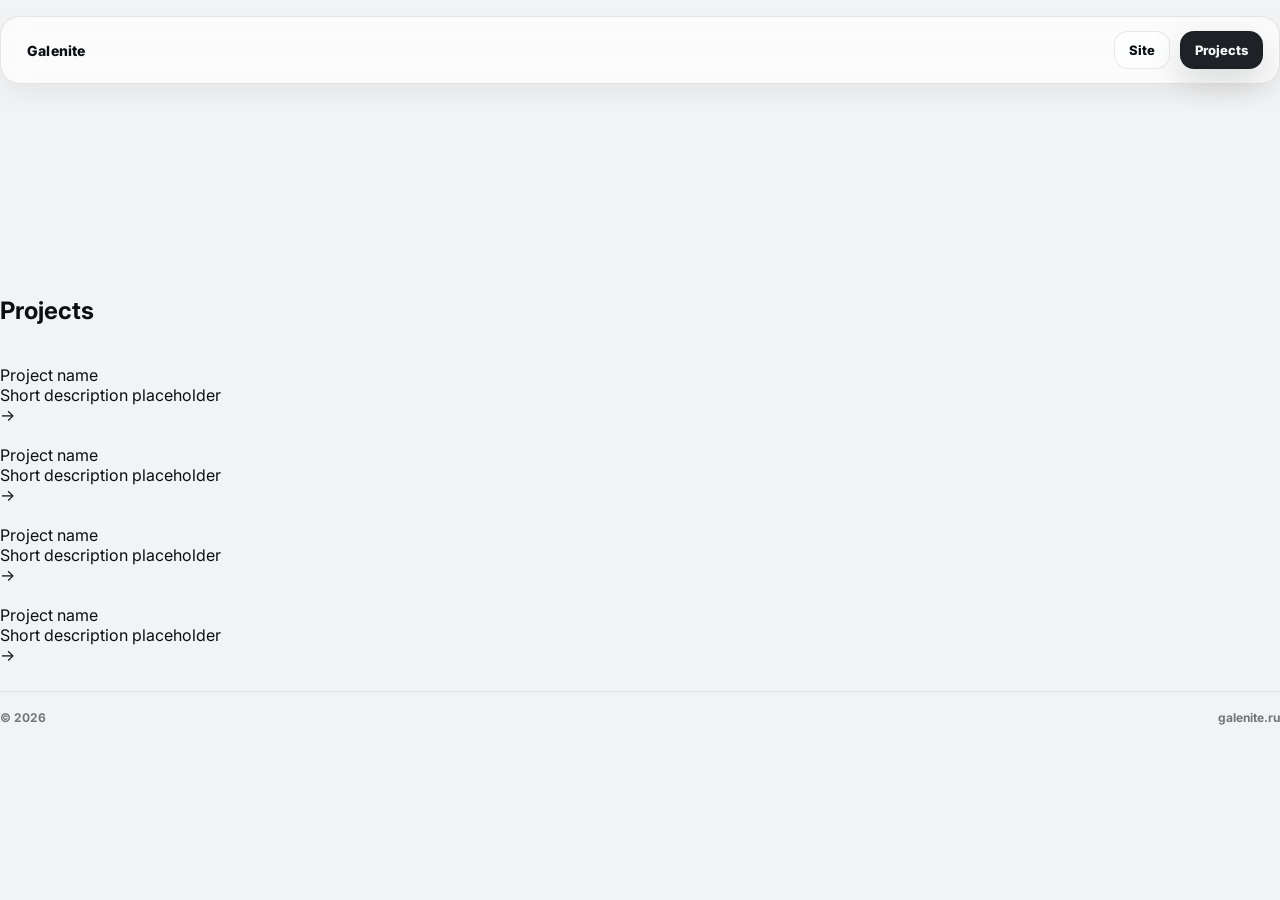
==== index.html @ 46e7f008 "Update index.html" ====
<!doctype html>
<html lang="ru">
<head>
  <meta charset="utf-8" />
  <meta name="viewport" content="width=device-width, initial-scale=1" />
  <title>Galenite</title>

  <link rel="preconnect" href="https://fonts.googleapis.com">
  <link rel="preconnect" href="https://fonts.gstatic.com" crossorigin>
  <link href="https://fonts.googleapis.com/css2?family=Inter:wght@400;500;600;700;800&display=swap" rel="stylesheet">

  <link rel="stylesheet" href="./style.css" />
</head>
<body>

<div class="page">

  <!-- NAV -->
  <nav class="nav">
    <div class="brand">
      <span class="brand-dot"></span>
      <span>Galenite</span>
    </div>

    <div class="nav-actions">
      <a class="btn ghost" href="https://galenite.ru" target="_blank">Site</a>
      <a class="btn primary" href="#projects">Projects</a>
    </div>
  </nav>

  <!-- HERO -->
  <section class="hero">
    <div class="hero-text">
      <h1 class="hero-title">
        Neutral headline<br/>
        without cringe
      </h1>

      <p class="hero-desc">
        Placeholder description.  
        You will replace this text later.
      </p>
    </div>

    <div class="hero-avatar">
      <img
        src="https://i.ibb.co/dwCtWFGD/IMG-6317-removebg-preview.png"
        alt="avatar"
      />
    </div>
  </section>

  <!-- PROJECTS -->
  <section class="projects" id="projects">
    <h2 class="section-title">Projects</h2>

    <div class="projects-list">

      <a class="project-card" href="https://galenite.ru" target="_blank">
        <img class="project-ava" src="https://i.pravatar.cc/80?img=12" alt="">
        <div class="project-text">
          <div class="project-title">Project name</div>
          <div class="project-desc">Short description placeholder</div>
        </div>
        <div class="project-arrow">→</div>
      </a>

      <a class="project-card" href="https://galenite.ru" target="_blank">
        <img class="project-ava" src="https://i.pravatar.cc/80?img=22" alt="">
        <div class="project-text">
          <div class="project-title">Project name</div>
          <div class="project-desc">Short description placeholder</div>
        </div>
        <div class="project-arrow">→</div>
      </a>

      <a class="project-card" href="https://galenite.ru" target="_blank">
        <img class="project-ava" src="https://i.pravatar.cc/80?img=32" alt="">
        <div class="project-text">
          <div class="project-title">Project name</div>
          <div class="project-desc">Short description placeholder</div>
        </div>
        <div class="project-arrow">→</div>
      </a>

      <a class="project-card" href="https://galenite.ru" target="_blank">
        <img class="project-ava" src="https://i.pravatar.cc/80?img=42" alt="">
        <div class="project-text">
          <div class="project-title">Project name</div>
          <div class="project-desc">Short description placeholder</div>
        </div>
        <div class="project-arrow">→</div>
      </a>

    </div>
  </section>

  <!-- FOOTER -->
  <footer class="footer">
    <span>© <span id="year"></span></span>
    <a href="https://galenite.ru" target="_blank">galenite.ru</a>
  </footer>

</div>

<script>
  document.getElementById("year").textContent = new Date().getFullYear();
</script>

</body>
</html>
---- style.css ----
:root{
  --bg:#F2F3F4;

  --text:#0b0f14;
  --muted: rgba(11,15,20,.62);

  --card: rgba(255,255,255,.68);
  --border: rgba(0,0,0,.09);

  --shadow: 0 18px 60px rgba(0,0,0,.08);
  --shadow2: 0 14px 40px rgba(0,0,0,.10);

  --radius: 20px;

  --accent: #0b0f14; /* без кислот */
}

*{ box-sizing:border-box; }
html,body{ height:100%; }
body{
  margin:0;
  font-family: Inter, system-ui, -apple-system, Segoe UI, Roboto, Arial, sans-serif;
  background: var(--bg);
  color: var(--text);
}

a{ color:inherit; text-decoration:none; }

.wrap{
  width:min(1180px, calc(100% - 40px));
  margin: 0 auto;
  padding: 22px 0 48px;
}

/* NAV */
.nav{
  display:flex;
  align-items:center;
  justify-content:space-between;
  gap:16px;
  padding: 14px 16px;
  border-radius: var(--radius);
  border: 1px solid var(--border);
  background: var(--card);
  backdrop-filter: blur(12px);
  box-shadow: 0 10px 30px rgba(0,0,0,.06);
  position: sticky;
  top: 16px;
  z-index: 10;
}

.brand{
  display:flex;
  align-items:center;
  gap:10px;
  font-weight: 800;
  letter-spacing: .2px;
  font-size: 14px;
}

.dot{
  width: 10px;
  height: 10px;
  border-radius: 999px;
  background: var(--accent);
  opacity: .9;
}

.nav-links{
  display:flex;
  align-items:center;
  gap: 14px;
}

.nav-link{
  font-weight: 700;
  font-size: 13px;
  color: rgba(11,15,20,.72);
  padding: 8px 10px;
  border-radius: 12px;
  transition: background .18s ease, transform .18s ease, color .18s ease;
}
.nav-link:hover{
  background: rgba(0,0,0,.04);
  color: rgba(11,15,20,.92);
  transform: translateY(-1px);
}

.nav-actions{
  display:flex;
  align-items:center;
  gap: 10px;
}

/* BUTTONS */
.btn{
  display:inline-flex;
  align-items:center;
  justify-content:center;
  padding: 10px 14px;
  border-radius: 14px;
  font-weight: 800;
  font-size: 13px;
  border: 1px solid var(--border);
  background: rgba(255,255,255,.55);
  transition: transform .18s ease, box-shadow .18s ease, background .18s ease;
  user-select:none;
  white-space: nowrap;
}
.btn.big{ padding: 12px 16px; border-radius: 16px; font-size: 14px; }

.btn.primary{
  background: rgba(11,15,20,.92);
  border-color: rgba(11,15,20,.18);
  color: rgba(255,255,255,.96);
  box-shadow: 0 14px 34px rgba(11,15,20,.15);
}
.btn.primary:hover{
  transform: translateY(-2px);
  box-shadow: 0 18px 40px rgba(11,15,20,.18);
}

.btn.ghost:hover{
  transform: translateY(-2px);
  background: rgba(255,255,255,.75);
}

/* HERO */
.hero{
  margin-top: 16px;
  padding: 28px 22px;
  border-radius: calc(var(--radius) + 6px);
  border: 1px solid var(--border);
  background: rgba(255,255,255,.55);
  backdrop-filter: blur(12px);
  box-shadow: var(--shadow);
  display:grid;
  grid-template-columns: 1.15fr .85fr;
  gap: 22px;

  opacity: 0;
  transform: translateY(10px);
  transition: opacity .35s ease, transform .35s ease;
}
.hero.is-in{ opacity:1; transform: translateY(0); }

.kicker{
  margin:0 0 10px;
  font-weight: 800;
  font-size: 12px;
  color: rgba(11,15,20,.56);
  letter-spacing: .06em;
  text-transform: uppercase;
}

.h1{
  margin:0 0 10px;
  font-size: clamp(28px, 4vw, 46px);
  line-height: 1.06;
  letter-spacing: -0.02em;
}

.p{
  margin:0;
  color: rgba(11,15,20,.68);
  font-weight: 600;
  line-height: 1.55;
  font-size: 14px;
  max-width: 62ch;
}

.muted{ color: var(--muted); }

.hero-cta{
  margin-top: 18px;
  display:flex;
  gap: 12px;
  flex-wrap: wrap;
}

.hero-avatar{
  display:flex;
  align-items:center;
  justify-content:center;
}
.avatar{
  width: min(360px, 100%);
  max-height: 360px;
  object-fit: contain;
  filter: drop-shadow(0 20px 26px rgba(0,0,0,.16));
  transform: translateY(4px);
  transition: transform .25s ease, filter .25s ease;
}
.avatar:hover{
  transform: translateY(0px);
  filter: drop-shadow(0 26px 34px rgba(0,0,0,.18));
}

/* SECTION */
.section{
  margin-top: 28px;
  padding: 0 2px;
}
.section-head{
  display:flex;
  align-items:flex-end;
  justify-content:space-between;
  gap: 14px;
  margin-bottom: 14px;
}
.h2{
  margin:0;
  font-size: 18px;
  letter-spacing: -0.01em;
}

/* PROJECT GRID */
.grid{
  display:grid;
  grid-template-columns: repeat(2, minmax(0, 1fr));
  gap: 12px;
}

.card{
  display:flex;
  align-items:center;
  gap: 12px;
  padding: 14px 14px;
  border-radius: 18px;
  border: 1px solid var(--border);
  background: rgba(255,255,255,.62);
  box-shadow: 0 10px 28px rgba(0,0,0,.06);
  transition: transform .18s ease, box-shadow .18s ease, background .18s ease;
  position: relative;

  opacity: 0;
  transform: translateY(10px);
  transition: opacity .35s ease, transform .35s ease, box-shadow .18s ease, background .18s ease;
}
.card.is-in{ opacity:1; transform: translateY(0); }

.card:hover{
  transform: translateY(-2px);
  background: rgba(255,255,255,.78);
  box-shadow: var(--shadow2);
}

.card-ava{
  width: 44px;
  height: 44px;
  border-radius: 14px;
  object-fit: cover;
  border: 1px solid rgba(0,0,0,.08);
  background: rgba(0,0,0,.03);
}

.card-body{
  min-width: 0;
  flex: 1;
}
.card-title{
  font-weight: 900;
  font-size: 14px;
  letter-spacing: -0.01em;
  white-space: nowrap;
  overflow: hidden;
  text-overflow: ellipsis;
}
.card-sub{
  margin-top: 4px;
  font-weight: 700;
  font-size: 12px;
  color: rgba(11,15,20,.6);
  white-space: nowrap;
  overflow: hidden;
  text-overflow: ellipsis;
}

.card-arrow{
  font-weight: 900;
  opacity: .55;
  transform: translateX(0);
  transition: transform .18s ease, opacity .18s ease;
}
.card:hover .card-arrow{
  opacity: .9;
  transform: translateX(2px);
}

/* CONTACT */
.contact-box{
  border: 1px solid var(--border);
  background: rgba(255,255,255,.55);
  border-radius: 18px;
  padding: 16px 14px;
  box-shadow: 0 10px 28px rgba(0,0,0,.06);
}
.contact-line{
  font-weight: 700;
  color: rgba(11,15,20,.62);
  padding: 6px 0;
  border-bottom: 1px dashed rgba(0,0,0,.10);
}
.contact-line:last-child{ border-bottom: 0; }

/* FOOTER */
.footer{
  margin-top: 26px;
  padding-top: 18px;
  border-top: 1px solid rgba(0,0,0,.08);
  display:flex;
  align-items:center;
  justify-content:space-between;
  color: rgba(11,15,20,.55);
  font-weight: 700;
  font-size: 12px;
}
.footer-link{
  padding: 8px 10px;
  border-radius: 12px;
  transition: background .18s ease, transform .18s ease;
}
.footer-link:hover{
  background: rgba(0,0,0,.04);
  transform: translateY(-1px);
}

/* RESPONSIVE */
@media (max-width: 920px){
  .nav-links{ display:none; }
  .hero{ grid-template-columns: 1fr; }
  .avatar{ max-height: 320px; }
  .grid{ grid-template-columns: 1fr; }
}
@media (max-width: 520px){
  .wrap{ width: calc(100% - 24px); }
  .nav-actions .btn.ghost{ display:none; }
}
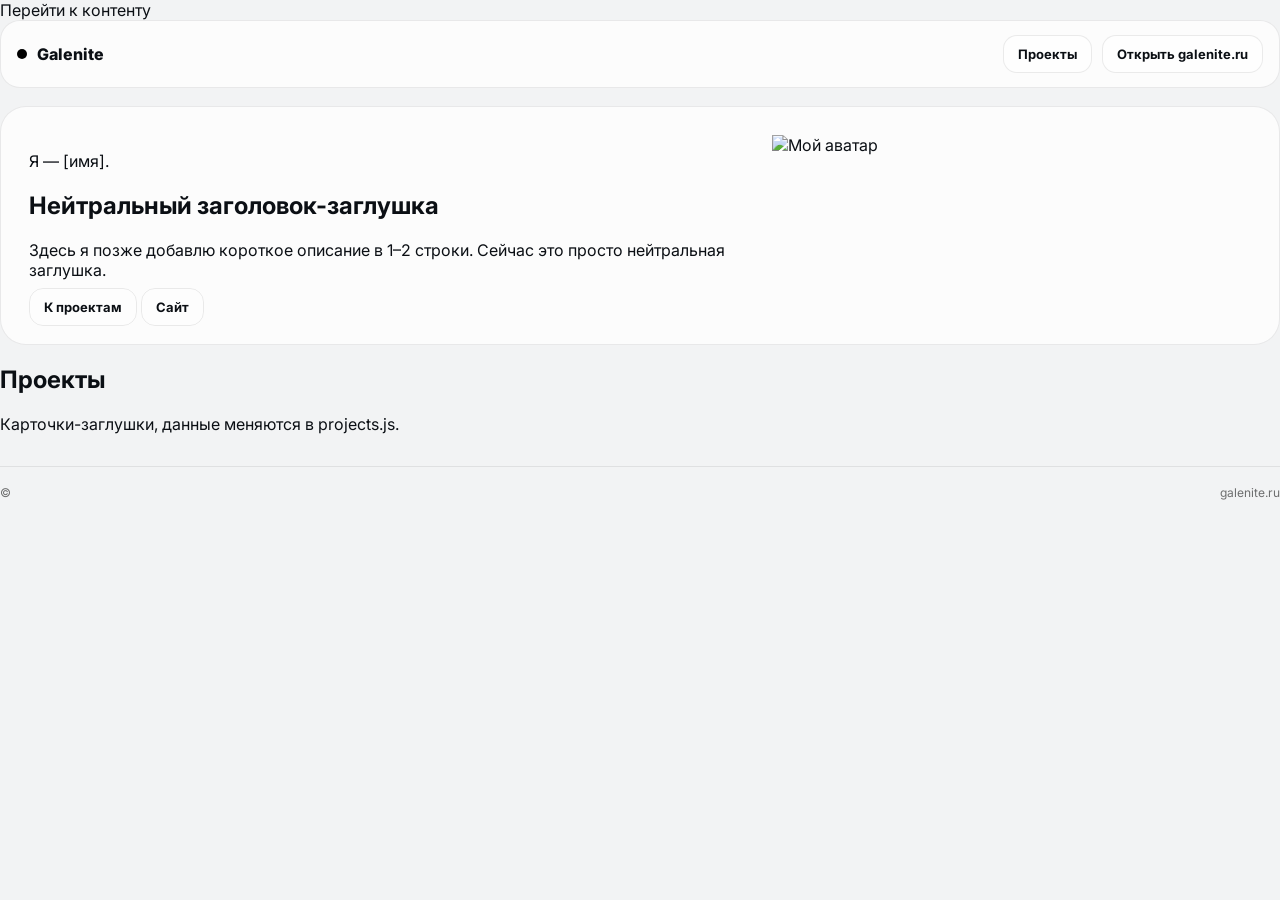
==== commit b09d32f4: "Update index.html for landing page redesign" ====
--- a/index.html
+++ b/index.html
@@ -3,109 +3,79 @@
 <head>
   <meta charset="utf-8" />
   <meta name="viewport" content="width=device-width, initial-scale=1" />
-  <title>Galenite</title>
+  <meta name="color-scheme" content="light" />
+  <title>Лендинг — заглушка</title>
+  <meta name="description" content="Минималистичный лендинг: шапка + проекты." />
 
-  <link rel="preconnect" href="https://fonts.googleapis.com">
-  <link rel="preconnect" href="https://fonts.gstatic.com" crossorigin>
-  <link href="https://fonts.googleapis.com/css2?family=Inter:wght@400;500;600;700;800&display=swap" rel="stylesheet">
+  <link rel="preconnect" href="https://fonts.googleapis.com" />
+  <link rel="preconnect" href="https://fonts.gstatic.com" crossorigin />
+  <link href="https://fonts.googleapis.com/css2?family=Inter:wght@400;500;600;700;800&display=swap" rel="stylesheet" />
 
   <link rel="stylesheet" href="./style.css" />
 </head>
+
 <body>
+  <a class="skip-link" href="#main">Перейти к контенту</a>
 
-<div class="page">
+  <div class="container">
+    <header class="header">
+      <nav class="nav" aria-label="Основная навигация">
+        <a class="brand" href="#top" aria-label="На верх страницы">
+          <span class="brand-dot" aria-hidden="true"></span>
+          <span class="brand-text">Galenite</span>
+        </a>
 
-  <!-- NAV -->
-  <nav class="nav">
-    <div class="brand">
-      <span class="brand-dot"></span>
-      <span>Galenite</span>
-    </div>
+        <div class="nav-actions" aria-label="Действия">
+          <a class="btn btn-ghost" href="#projects">Проекты</a>
+          <a class="btn btn-primary" href="https://galenite.ru" target="_blank" rel="noopener noreferrer">
+            Открыть galenite.ru
+          </a>
+        </div>
+      </nav>
 
-    <div class="nav-actions">
-      <a class="btn ghost" href="https://galenite.ru" target="_blank">Site</a>
-      <a class="btn primary" href="#projects">Projects</a>
-    </div>
-  </nav>
+      <section class="hero reveal" id="top" aria-label="Шапка">
+        <div class="hero-text">
+          <p class="kicker">Я — [имя].</p>
+          <h1 class="h1">Нейтральный заголовок-заглушка</h1>
+          <p class="p">
+            Здесь я позже добавлю короткое описание в 1–2 строки.
+            Сейчас это просто нейтральная заглушка.
+          </p>
 
-  <!-- HERO -->
-  <section class="hero">
-    <div class="hero-text">
-      <h1 class="hero-title">
-        Neutral headline<br/>
-        without cringe
-      </h1>
+          <div class="hero-cta" aria-label="Быстрые ссылки">
+            <a class="btn btn-primary" href="#projects">К проектам</a>
+            <a class="btn btn-ghost" href="https://galenite.ru" target="_blank" rel="noopener noreferrer">Сайт</a>
+          </div>
+        </div>
 
-      <p class="hero-desc">
-        Placeholder description.  
-        You will replace this text later.
-      </p>
-    </div>
+        <div class="hero-media" aria-label="Аватар">
+          <img
+            class="hero-avatar"
+            src="https://i.ibb.co/dwCtWFGD/IMG-6317-removebg-preview.png"
+            alt="Мой аватар"
+            loading="eager"
+          />
+        </div>
+      </section>
+    </header>
 
-    <div class="hero-avatar">
-      <img
-        src="https://i.ibb.co/dwCtWFGD/IMG-6317-removebg-preview.png"
-        alt="avatar"
-      />
-    </div>
-  </section>
+    <main id="main">
+      <section class="section" id="projects" aria-labelledby="projects-title">
+        <div class="section-head">
+          <h2 class="h2" id="projects-title">Проекты</h2>
+          <p class="p p-muted">Карточки-заглушки, данные меняются в projects.js.</p>
+        </div>
 
-  <!-- PROJECTS -->
-  <section class="projects" id="projects">
-    <h2 class="section-title">Projects</h2>
+        <div class="projects-grid" id="projectsGrid" aria-label="Список проектов"></div>
+      </section>
+    </main>
 
-    <div class="projects-list">
+    <footer class="footer" aria-label="Футер">
+      <span>© <span id="year" aria-label="Текущий год"></span></span>
+      <a class="footer-link" href="https://galenite.ru" target="_blank" rel="noopener noreferrer">galenite.ru</a>
+    </footer>
+  </div>
 
-      <a class="project-card" href="https://galenite.ru" target="_blank">
-        <img class="project-ava" src="https://i.pravatar.cc/80?img=12" alt="">
-        <div class="project-text">
-          <div class="project-title">Project name</div>
-          <div class="project-desc">Short description placeholder</div>
-        </div>
-        <div class="project-arrow">→</div>
-      </a>
-
-      <a class="project-card" href="https://galenite.ru" target="_blank">
-        <img class="project-ava" src="https://i.pravatar.cc/80?img=22" alt="">
-        <div class="project-text">
-          <div class="project-title">Project name</div>
-          <div class="project-desc">Short description placeholder</div>
-        </div>
-        <div class="project-arrow">→</div>
-      </a>
-
-      <a class="project-card" href="https://galenite.ru" target="_blank">
-        <img class="project-ava" src="https://i.pravatar.cc/80?img=32" alt="">
-        <div class="project-text">
-          <div class="project-title">Project name</div>
-          <div class="project-desc">Short description placeholder</div>
-        </div>
-        <div class="project-arrow">→</div>
-      </a>
-
-      <a class="project-card" href="https://galenite.ru" target="_blank">
-        <img class="project-ava" src="https://i.pravatar.cc/80?img=42" alt="">
-        <div class="project-text">
-          <div class="project-title">Project name</div>
-          <div class="project-desc">Short description placeholder</div>
-        </div>
-        <div class="project-arrow">→</div>
-      </a>
-
-    </div>
-  </section>
-
-  <!-- FOOTER -->
-  <footer class="footer">
-    <span>© <span id="year"></span></span>
-    <a href="https://galenite.ru" target="_blank">galenite.ru</a>
-  </footer>
-
-</div>
-
-<script>
-  document.getElementById("year").textContent = new Date().getFullYear();
-</script>
-
+  <script type="module" src="./projects.js"></script>
 </body>
-</html>+</html>
--- a/style.css
+++ b/style.css
@@ -1,35 +1,31 @@
 :root{
   --bg:#F2F3F4;
-
   --text:#0b0f14;
-  --muted: rgba(11,15,20,.62);
-
-  --card: rgba(255,255,255,.68);
-  --border: rgba(0,0,0,.09);
-
-  --shadow: 0 18px 60px rgba(0,0,0,.08);
-  --shadow2: 0 14px 40px rgba(0,0,0,.10);
-
-  --radius: 20px;
-
-  --accent: #0b0f14; /* без кислот */
+  --muted:rgba(0,0,0,.55);
+
+  --card:rgba(255,255,255,.75);
+  --border:rgba(0,0,0,.08);
+
+  --shadow:0 14px 40px rgba(0,0,0,.08);
+  --shadow-hover:0 22px 60px rgba(0,0,0,.12);
+
+  --radius:20px;
 }
 
 *{ box-sizing:border-box; }
-html,body{ height:100%; }
+html,body{ margin:0; }
 body{
-  margin:0;
-  font-family: Inter, system-ui, -apple-system, Segoe UI, Roboto, Arial, sans-serif;
-  background: var(--bg);
-  color: var(--text);
+  font-family:Inter, system-ui, sans-serif;
+  background:var(--bg);
+  color:var(--text);
 }
 
 a{ color:inherit; text-decoration:none; }
 
-.wrap{
-  width:min(1180px, calc(100% - 40px));
-  margin: 0 auto;
-  padding: 22px 0 48px;
+.page{
+  width:min(1100px, calc(100% - 32px));
+  margin:0 auto;
+  padding:20px 0 40px;
 }
 
 /* NAV */
@@ -37,145 +33,80 @@
   display:flex;
   align-items:center;
   justify-content:space-between;
-  gap:16px;
-  padding: 14px 16px;
-  border-radius: var(--radius);
-  border: 1px solid var(--border);
-  background: var(--card);
-  backdrop-filter: blur(12px);
-  box-shadow: 0 10px 30px rgba(0,0,0,.06);
-  position: sticky;
-  top: 16px;
-  z-index: 10;
+  padding:14px 16px;
+  border-radius:var(--radius);
+  background:var(--card);
+  border:1px solid var(--border);
 }
 
 .brand{
   display:flex;
   align-items:center;
   gap:10px;
-  font-weight: 800;
-  letter-spacing: .2px;
-  font-size: 14px;
-}
-
-.dot{
-  width: 10px;
-  height: 10px;
-  border-radius: 999px;
-  background: var(--accent);
-  opacity: .9;
-}
-
-.nav-links{
-  display:flex;
-  align-items:center;
-  gap: 14px;
-}
-
-.nav-link{
-  font-weight: 700;
-  font-size: 13px;
-  color: rgba(11,15,20,.72);
-  padding: 8px 10px;
-  border-radius: 12px;
-  transition: background .18s ease, transform .18s ease, color .18s ease;
-}
-.nav-link:hover{
-  background: rgba(0,0,0,.04);
-  color: rgba(11,15,20,.92);
-  transform: translateY(-1px);
+  font-weight:800;
+}
+
+.brand-dot{
+  width:10px;
+  height:10px;
+  border-radius:50%;
+  background:#000;
 }
 
 .nav-actions{
   display:flex;
-  align-items:center;
-  gap: 10px;
+  gap:10px;
 }
 
 /* BUTTONS */
 .btn{
-  display:inline-flex;
-  align-items:center;
-  justify-content:center;
-  padding: 10px 14px;
-  border-radius: 14px;
-  font-weight: 800;
-  font-size: 13px;
-  border: 1px solid var(--border);
-  background: rgba(255,255,255,.55);
-  transition: transform .18s ease, box-shadow .18s ease, background .18s ease;
-  user-select:none;
-  white-space: nowrap;
-}
-.btn.big{ padding: 12px 16px; border-radius: 16px; font-size: 14px; }
+  padding:10px 14px;
+  border-radius:14px;
+  font-weight:700;
+  font-size:13px;
+  border:1px solid var(--border);
+  background:rgba(255,255,255,.6);
+  transition:.2s;
+}
+
+.btn:hover{
+  transform:translateY(-1px);
+}
 
 .btn.primary{
-  background: rgba(11,15,20,.92);
-  border-color: rgba(11,15,20,.18);
-  color: rgba(255,255,255,.96);
-  box-shadow: 0 14px 34px rgba(11,15,20,.15);
-}
+  background:#0b0f14;
+  color:#fff;
+  border-color:#0b0f14;
+}
+
 .btn.primary:hover{
-  transform: translateY(-2px);
-  box-shadow: 0 18px 40px rgba(11,15,20,.18);
-}
-
-.btn.ghost:hover{
-  transform: translateY(-2px);
-  background: rgba(255,255,255,.75);
+  box-shadow:var(--shadow);
 }
 
 /* HERO */
 .hero{
-  margin-top: 16px;
-  padding: 28px 22px;
-  border-radius: calc(var(--radius) + 6px);
-  border: 1px solid var(--border);
-  background: rgba(255,255,255,.55);
-  backdrop-filter: blur(12px);
-  box-shadow: var(--shadow);
+  margin-top:18px;
+  padding:28px;
+  border-radius:calc(var(--radius) + 6px);
+  background:var(--card);
+  border:1px solid var(--border);
   display:grid;
-  grid-template-columns: 1.15fr .85fr;
-  gap: 22px;
-
-  opacity: 0;
-  transform: translateY(10px);
-  transition: opacity .35s ease, transform .35s ease;
-}
-.hero.is-in{ opacity:1; transform: translateY(0); }
-
-.kicker{
+  grid-template-columns:1.2fr .8fr;
+  gap:24px;
+}
+
+.hero-title{
   margin:0 0 10px;
-  font-weight: 800;
-  font-size: 12px;
-  color: rgba(11,15,20,.56);
-  letter-spacing: .06em;
-  text-transform: uppercase;
-}
-
-.h1{
-  margin:0 0 10px;
-  font-size: clamp(28px, 4vw, 46px);
-  line-height: 1.06;
-  letter-spacing: -0.02em;
-}
-
-.p{
+  font-size:clamp(28px,4vw,44px);
+  letter-spacing:-.02em;
+}
+
+.hero-desc{
   margin:0;
-  color: rgba(11,15,20,.68);
-  font-weight: 600;
-  line-height: 1.55;
-  font-size: 14px;
-  max-width: 62ch;
-}
-
-.muted{ color: var(--muted); }
-
-.hero-cta{
-  margin-top: 18px;
-  display:flex;
-  gap: 12px;
-  flex-wrap: wrap;
+  font-size:14px;
+  font-weight:600;
+  color:var(--muted);
+  max-width:60ch;
 }
 
 .hero-avatar{
@@ -183,156 +114,105 @@
   align-items:center;
   justify-content:center;
 }
-.avatar{
-  width: min(360px, 100%);
-  max-height: 360px;
-  object-fit: contain;
-  filter: drop-shadow(0 20px 26px rgba(0,0,0,.16));
-  transform: translateY(4px);
-  transition: transform .25s ease, filter .25s ease;
-}
-.avatar:hover{
-  transform: translateY(0px);
-  filter: drop-shadow(0 26px 34px rgba(0,0,0,.18));
-}
-
-/* SECTION */
-.section{
-  margin-top: 28px;
-  padding: 0 2px;
-}
-.section-head{
-  display:flex;
-  align-items:flex-end;
-  justify-content:space-between;
-  gap: 14px;
-  margin-bottom: 14px;
-}
-.h2{
-  margin:0;
-  font-size: 18px;
-  letter-spacing: -0.01em;
-}
-
-/* PROJECT GRID */
-.grid{
-  display:grid;
-  grid-template-columns: repeat(2, minmax(0, 1fr));
-  gap: 12px;
-}
-
-.card{
-  display:flex;
-  align-items:center;
-  gap: 12px;
-  padding: 14px 14px;
-  border-radius: 18px;
-  border: 1px solid var(--border);
-  background: rgba(255,255,255,.62);
-  box-shadow: 0 10px 28px rgba(0,0,0,.06);
-  transition: transform .18s ease, box-shadow .18s ease, background .18s ease;
-  position: relative;
-
-  opacity: 0;
-  transform: translateY(10px);
-  transition: opacity .35s ease, transform .35s ease, box-shadow .18s ease, background .18s ease;
-}
-.card.is-in{ opacity:1; transform: translateY(0); }
-
-.card:hover{
-  transform: translateY(-2px);
-  background: rgba(255,255,255,.78);
-  box-shadow: var(--shadow2);
-}
-
-.card-ava{
-  width: 44px;
-  height: 44px;
-  border-radius: 14px;
-  object-fit: cover;
-  border: 1px solid rgba(0,0,0,.08);
-  background: rgba(0,0,0,.03);
-}
-
-.card-body{
-  min-width: 0;
-  flex: 1;
-}
-.card-title{
-  font-weight: 900;
-  font-size: 14px;
-  letter-spacing: -0.01em;
-  white-space: nowrap;
-  overflow: hidden;
-  text-overflow: ellipsis;
-}
-.card-sub{
-  margin-top: 4px;
-  font-weight: 700;
-  font-size: 12px;
-  color: rgba(11,15,20,.6);
-  white-space: nowrap;
-  overflow: hidden;
-  text-overflow: ellipsis;
-}
-
-.card-arrow{
-  font-weight: 900;
-  opacity: .55;
-  transform: translateX(0);
-  transition: transform .18s ease, opacity .18s ease;
-}
-.card:hover .card-arrow{
-  opacity: .9;
-  transform: translateX(2px);
-}
-
-/* CONTACT */
-.contact-box{
-  border: 1px solid var(--border);
-  background: rgba(255,255,255,.55);
-  border-radius: 18px;
-  padding: 16px 14px;
-  box-shadow: 0 10px 28px rgba(0,0,0,.06);
-}
-.contact-line{
-  font-weight: 700;
-  color: rgba(11,15,20,.62);
-  padding: 6px 0;
-  border-bottom: 1px dashed rgba(0,0,0,.10);
-}
-.contact-line:last-child{ border-bottom: 0; }
+
+.hero-avatar img{
+  max-width:320px;
+  width:100%;
+  object-fit:contain;
+  filter:drop-shadow(0 18px 26px rgba(0,0,0,.15));
+}
+
+/* PROJECTS */
+.projects{
+  margin-top:32px;
+}
+
+.section-title{
+  margin:0 0 14px;
+  font-size:18px;
+  font-weight:800;
+}
+
+.projects-list{
+  display:flex;
+  flex-direction:column;
+  gap:12px;
+  max-width:720px;
+}
+
+/* PROJECT CARD */
+.project-card{
+  display:flex;
+  align-items:center;
+  gap:14px;
+  padding:16px 18px;
+  border-radius:18px;
+  background:var(--card);
+  border:1px solid var(--border);
+  box-shadow:var(--shadow);
+  transition:.2s;
+}
+
+.project-card:hover{
+  transform:translateY(-2px);
+  box-shadow:var(--shadow-hover);
+}
+
+.project-ava{
+  width:44px;
+  height:44px;
+  border-radius:12px;
+  object-fit:cover;
+}
+
+.project-text{
+  flex:1;
+  min-width:0;
+}
+
+.project-title{
+  font-weight:800;
+  font-size:14px;
+  white-space:nowrap;
+  overflow:hidden;
+  text-overflow:ellipsis;
+}
+
+.project-desc{
+  margin-top:4px;
+  font-size:12px;
+  font-weight:600;
+  color:var(--muted);
+  white-space:nowrap;
+  overflow:hidden;
+  text-overflow:ellipsis;
+}
+
+.project-arrow{
+  font-size:18px;
+  opacity:.4;
+  transition:.2s;
+}
+
+.project-card:hover .project-arrow{
+  transform:translateX(4px);
+  opacity:.9;
+}
 
 /* FOOTER */
 .footer{
-  margin-top: 26px;
-  padding-top: 18px;
-  border-top: 1px solid rgba(0,0,0,.08);
-  display:flex;
-  align-items:center;
+  margin-top:32px;
+  padding-top:18px;
+  border-top:1px solid var(--border);
+  display:flex;
   justify-content:space-between;
-  color: rgba(11,15,20,.55);
-  font-weight: 700;
-  font-size: 12px;
-}
-.footer-link{
-  padding: 8px 10px;
-  border-radius: 12px;
-  transition: background .18s ease, transform .18s ease;
-}
-.footer-link:hover{
-  background: rgba(0,0,0,.04);
-  transform: translateY(-1px);
-}
-
-/* RESPONSIVE */
-@media (max-width: 920px){
-  .nav-links{ display:none; }
-  .hero{ grid-template-columns: 1fr; }
-  .avatar{ max-height: 320px; }
-  .grid{ grid-template-columns: 1fr; }
-}
-@media (max-width: 520px){
-  .wrap{ width: calc(100% - 24px); }
-  .nav-actions .btn.ghost{ display:none; }
+  font-size:12px;
+  color:var(--muted);
+}
+
+/* MOBILE */
+@media(max-width:900px){
+  .hero{
+    grid-template-columns:1fr;
+  }
 }
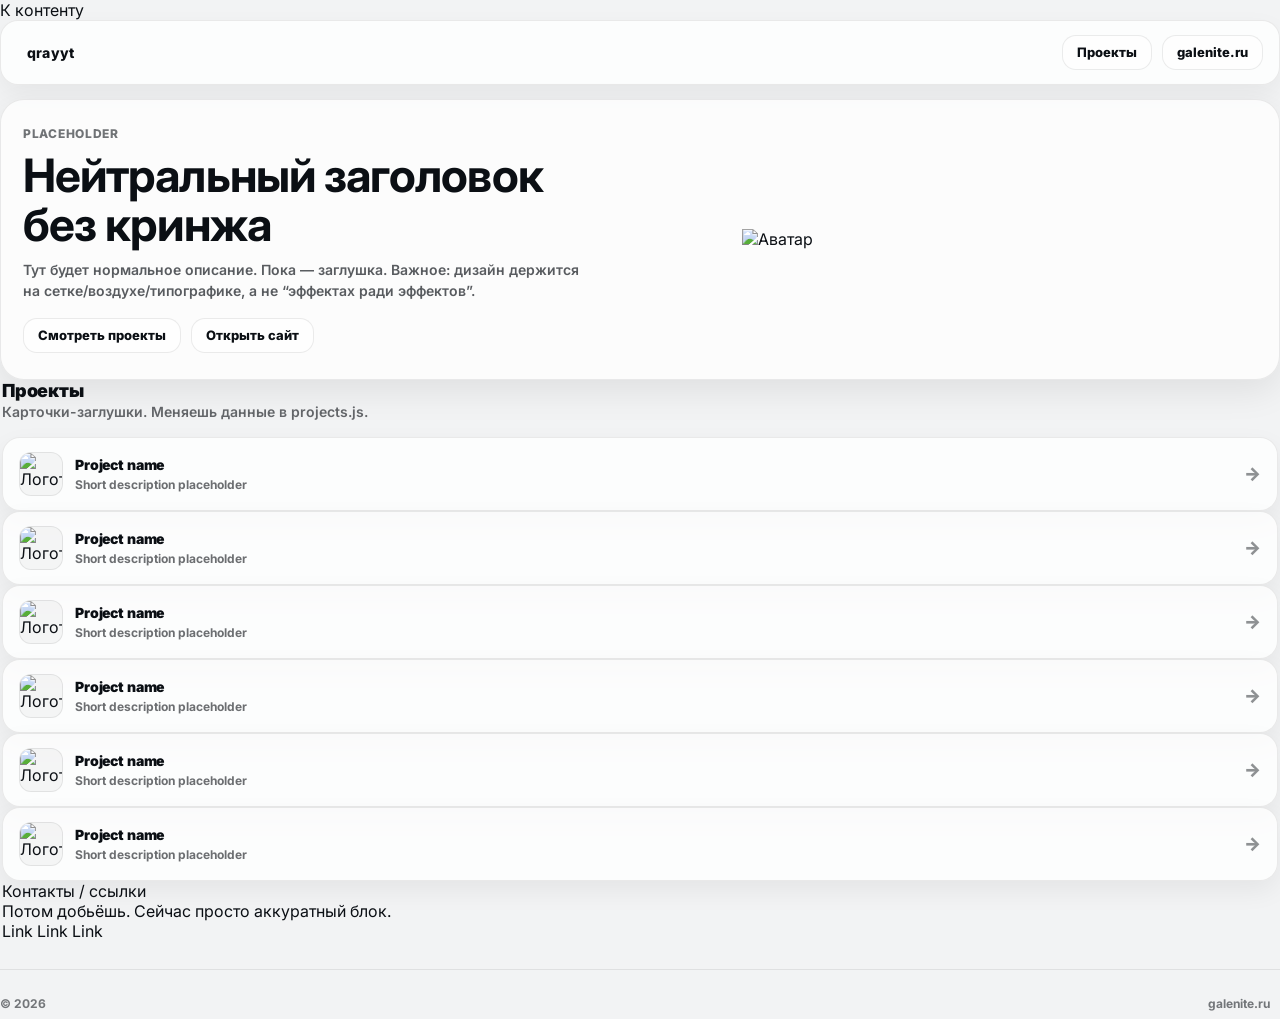
==== commit 74d99f8a: "Update index.html" ====
--- a/index.html
+++ b/index.html
@@ -2,76 +2,101 @@
 <html lang="ru">
 <head>
   <meta charset="utf-8" />
-  <meta name="viewport" content="width=device-width, initial-scale=1" />
+  <meta name="viewport" content="width=device-width, initial-scale=1, viewport-fit=cover" />
   <meta name="color-scheme" content="light" />
-  <title>Лендинг — заглушка</title>
-  <meta name="description" content="Минималистичный лендинг: шапка + проекты." />
+  <title>qrayyt</title>
+  <meta name="description" content="Minimal landing: header + projects." />
 
   <link rel="preconnect" href="https://fonts.googleapis.com" />
   <link rel="preconnect" href="https://fonts.gstatic.com" crossorigin />
-  <link href="https://fonts.googleapis.com/css2?family=Inter:wght@400;500;600;700;800&display=swap" rel="stylesheet" />
+  <link href="https://fonts.googleapis.com/css2?family=Inter:wght@400;500;600;700;800;900&display=swap" rel="stylesheet" />
 
   <link rel="stylesheet" href="./style.css" />
 </head>
 
 <body>
-  <a class="skip-link" href="#main">Перейти к контенту</a>
+  <a class="skip" href="#main">К контенту</a>
 
-  <div class="container">
-    <header class="header">
-      <nav class="nav" aria-label="Основная навигация">
-        <a class="brand" href="#top" aria-label="На верх страницы">
-          <span class="brand-dot" aria-hidden="true"></span>
-          <span class="brand-text">Galenite</span>
+  <div class="bg-noise" aria-hidden="true"></div>
+
+  <div class="wrap">
+    <!-- Top bar -->
+    <header class="top" id="top">
+      <nav class="nav" aria-label="Навигация">
+        <a class="brand" href="#top" aria-label="На верх">
+          <span class="brand-mark" aria-hidden="true"></span>
+          <span class="brand-text">qrayyt</span>
         </a>
 
-        <div class="nav-actions" aria-label="Действия">
+        <div class="nav-actions">
           <a class="btn btn-ghost" href="#projects">Проекты</a>
-          <a class="btn btn-primary" href="https://galenite.ru" target="_blank" rel="noopener noreferrer">
-            Открыть galenite.ru
+          <a class="btn btn-solid" href="https://galenite.ru" target="_blank" rel="noopener noreferrer">
+            galenite.ru
           </a>
         </div>
       </nav>
 
-      <section class="hero reveal" id="top" aria-label="Шапка">
-        <div class="hero-text">
-          <p class="kicker">Я — [имя].</p>
-          <h1 class="h1">Нейтральный заголовок-заглушка</h1>
+      <!-- Hero -->
+      <section class="hero reveal" aria-label="Шапка">
+        <div class="hero-left">
+          <p class="kicker">placeholder</p>
+          <h1 class="h1">Нейтральный заголовок<br />без кринжа</h1>
           <p class="p">
-            Здесь я позже добавлю короткое описание в 1–2 строки.
-            Сейчас это просто нейтральная заглушка.
+            Тут будет нормальное описание. Пока — заглушка.
+            Важное: дизайн держится на сетке/воздухе/типографике, а не “эффектах ради эффектов”.
           </p>
 
-          <div class="hero-cta" aria-label="Быстрые ссылки">
-            <a class="btn btn-primary" href="#projects">К проектам</a>
-            <a class="btn btn-ghost" href="https://galenite.ru" target="_blank" rel="noopener noreferrer">Сайт</a>
+          <div class="hero-cta">
+            <a class="btn btn-solid" href="#projects">Смотреть проекты</a>
+            <a class="btn btn-ghost" href="https://galenite.ru" target="_blank" rel="noopener noreferrer">Открыть сайт</a>
           </div>
         </div>
 
-        <div class="hero-media" aria-label="Аватар">
-          <img
-            class="hero-avatar"
-            src="https://i.ibb.co/dwCtWFGD/IMG-6317-removebg-preview.png"
-            alt="Мой аватар"
-            loading="eager"
-          />
+        <div class="hero-right" aria-label="Аватар">
+          <div class="avatar-card">
+            <img
+              class="avatar"
+              src="https://i.ibb.co/dwCtWFGD/IMG-6317-removebg-preview.png"
+              alt="Аватар"
+              loading="eager"
+            />
+            <div class="avatar-glow" aria-hidden="true"></div>
+          </div>
         </div>
       </section>
     </header>
 
     <main id="main">
+      <!-- Projects -->
       <section class="section" id="projects" aria-labelledby="projects-title">
-        <div class="section-head">
-          <h2 class="h2" id="projects-title">Проекты</h2>
-          <p class="p p-muted">Карточки-заглушки, данные меняются в projects.js.</p>
+        <div class="section-head reveal">
+          <div>
+            <h2 class="h2" id="projects-title">Проекты</h2>
+            <p class="p p-muted">Карточки-заглушки. Меняешь данные в <span class="mono">projects.js</span>.</p>
+          </div>
         </div>
 
-        <div class="projects-grid" id="projectsGrid" aria-label="Список проектов"></div>
+        <div class="grid" id="projectsGrid" aria-label="Список проектов"></div>
+      </section>
+
+      <!-- Optional small block (neutral) -->
+      <section class="section section-mini reveal" aria-label="Нижний блок">
+        <div class="mini">
+          <div class="mini-left">
+            <div class="mini-title">Контакты / ссылки</div>
+            <div class="mini-desc">Потом добьёшь. Сейчас просто аккуратный блок.</div>
+          </div>
+          <div class="mini-right">
+            <a class="chip" href="https://galenite.ru" target="_blank" rel="noopener noreferrer">Link</a>
+            <a class="chip" href="https://galenite.ru" target="_blank" rel="noopener noreferrer">Link</a>
+            <a class="chip" href="https://galenite.ru" target="_blank" rel="noopener noreferrer">Link</a>
+          </div>
+        </div>
       </section>
     </main>
 
-    <footer class="footer" aria-label="Футер">
-      <span>© <span id="year" aria-label="Текущий год"></span></span>
+    <footer class="footer">
+      <span>© <span id="year"></span></span>
       <a class="footer-link" href="https://galenite.ru" target="_blank" rel="noopener noreferrer">galenite.ru</a>
     </footer>
   </div>
--- a/style.css
+++ b/style.css
@@ -1,31 +1,59 @@
 :root{
   --bg:#F2F3F4;
+
   --text:#0b0f14;
-  --muted:rgba(0,0,0,.55);
-
-  --card:rgba(255,255,255,.75);
-  --border:rgba(0,0,0,.08);
-
-  --shadow:0 14px 40px rgba(0,0,0,.08);
-  --shadow-hover:0 22px 60px rgba(0,0,0,.12);
-
-  --radius:20px;
+  --muted: rgba(11,15,20,.62);
+
+  --surface:#FFFFFF;
+  --surface-2: rgba(255,255,255,.78);
+  --border: rgba(0,0,0,.08);
+
+  --shadow: 0 12px 34px rgba(0,0,0,.08);
+  --shadow-hover: 0 18px 52px rgba(0,0,0,.12);
+
+  --radius: 18px;
+  --radius-lg: 24px;
+
+  --focus: rgba(11,15,20,.26);
+
+  --container: 1120px;
 }
 
 *{ box-sizing:border-box; }
-html,body{ margin:0; }
+html{ scroll-behavior:smooth; }
 body{
-  font-family:Inter, system-ui, sans-serif;
-  background:var(--bg);
-  color:var(--text);
-}
-
-a{ color:inherit; text-decoration:none; }
-
-.page{
-  width:min(1100px, calc(100% - 32px));
-  margin:0 auto;
-  padding:20px 0 40px;
+  margin:0;
+  font-family: Inter, system-ui, -apple-system, Segoe UI, Roboto, Arial, sans-serif;
+  background: var(--bg);
+  color: var(--text);
+}
+
+a{ color: inherit; text-decoration: none; }
+img{ max-width:100%; display:block; }
+
+.container{
+  width: min(var(--container), calc(100% - 32px));
+  margin: 0 auto;
+  padding: 20px 0 44px;
+}
+
+/* Skip link */
+.skip-link{
+  position:absolute;
+  left:-999px;
+  top:0;
+  padding:10px 12px;
+  border-radius: 12px;
+  background: var(--surface);
+  border: 1px solid var(--border);
+  box-shadow: var(--shadow);
+}
+.skip-link:focus,
+.skip-link:focus-visible{
+  left: 16px;
+  top: 16px;
+  outline: 2px solid var(--focus);
+  outline-offset: 2px;
 }
 
 /* NAV */
@@ -33,186 +61,295 @@
   display:flex;
   align-items:center;
   justify-content:space-between;
-  padding:14px 16px;
-  border-radius:var(--radius);
-  background:var(--card);
-  border:1px solid var(--border);
+  gap: 14px;
+
+  padding: 14px 16px;
+  border-radius: var(--radius);
+  background: var(--surface-2);
+  border: 1px solid var(--border);
+  box-shadow: 0 10px 26px rgba(0,0,0,.05);
 }
 
 .brand{
   display:flex;
   align-items:center;
-  gap:10px;
-  font-weight:800;
-}
-
+  gap: 10px;
+  font-weight: 800;
+  letter-spacing: .2px;
+}
 .brand-dot{
-  width:10px;
-  height:10px;
-  border-radius:50%;
-  background:#000;
-}
+  width: 10px;
+  height: 10px;
+  border-radius: 999px;
+  background: rgba(11,15,20,.92);
+}
+.brand-text{ font-size: 14px; }
 
 .nav-actions{
   display:flex;
-  gap:10px;
+  align-items:center;
+  gap: 10px;
 }
 
 /* BUTTONS */
 .btn{
-  padding:10px 14px;
-  border-radius:14px;
-  font-weight:700;
-  font-size:13px;
-  border:1px solid var(--border);
-  background:rgba(255,255,255,.6);
-  transition:.2s;
-}
-
-.btn:hover{
-  transform:translateY(-1px);
-}
-
-.btn.primary{
-  background:#0b0f14;
-  color:#fff;
-  border-color:#0b0f14;
-}
-
-.btn.primary:hover{
-  box-shadow:var(--shadow);
-}
+  display:inline-flex;
+  align-items:center;
+  justify-content:center;
+
+  padding: 10px 14px;
+  border-radius: 14px;
+  border: 1px solid var(--border);
+
+  font-weight: 800;
+  font-size: 13px;
+  line-height: 1;
+
+  background: rgba(255,255,255,.66);
+  transition: transform .18s ease, box-shadow .18s ease, background .18s ease;
+  user-select:none;
+  white-space: nowrap;
+}
+
+.btn:hover{ transform: translateY(-1px); }
+.btn:active{ transform: translateY(0); }
+
+.btn-primary{
+  background: rgba(11,15,20,.92);
+  border-color: rgba(11,15,20,.18);
+  color: rgba(255,255,255,.96);
+  box-shadow: 0 12px 28px rgba(11,15,20,.12);
+}
+.btn-primary:hover{
+  box-shadow: 0 16px 38px rgba(11,15,20,.16);
+}
+
+.btn-ghost:hover{ background: rgba(255,255,255,.86); }
 
 /* HERO */
+.header{ margin-bottom: 28px; }
+
 .hero{
-  margin-top:18px;
-  padding:28px;
-  border-radius:calc(var(--radius) + 6px);
-  background:var(--card);
-  border:1px solid var(--border);
+  margin-top: 14px;
+  padding: 26px 22px;
+
+  border-radius: var(--radius-lg);
+  background: rgba(255,255,255,.74);
+  border: 1px solid var(--border);
+  box-shadow: var(--shadow);
+
   display:grid;
-  grid-template-columns:1.2fr .8fr;
-  gap:24px;
-}
-
-.hero-title{
-  margin:0 0 10px;
-  font-size:clamp(28px,4vw,44px);
-  letter-spacing:-.02em;
-}
-
-.hero-desc{
-  margin:0;
-  font-size:14px;
-  font-weight:600;
-  color:var(--muted);
-  max-width:60ch;
+  grid-template-columns: 1.15fr .85fr;
+  gap: 22px;
+  align-items:center;
+}
+
+.kicker{
+  margin: 0 0 10px;
+  font-size: 12px;
+  font-weight: 800;
+  color: rgba(11,15,20,.58);
+  letter-spacing: .06em;
+  text-transform: uppercase;
+}
+
+.h1{
+  margin: 0 0 10px;
+  font-size: clamp(28px, 4vw, 46px);
+  line-height: 1.06;
+  letter-spacing: -0.02em;
+}
+
+.p{
+  margin: 0;
+  font-size: 14px;
+  font-weight: 600;
+  line-height: 1.55;
+  color: rgba(11,15,20,.68);
+  max-width: 64ch;
+}
+
+.p-muted{ color: var(--muted); }
+
+.hero-cta{
+  margin-top: 16px;
+  display:flex;
+  gap: 10px;
+  flex-wrap: wrap;
+}
+
+.hero-media{
+  display:flex;
+  justify-content:center;
+  align-items:center;
 }
 
 .hero-avatar{
-  display:flex;
-  align-items:center;
-  justify-content:center;
-}
-
-.hero-avatar img{
-  max-width:320px;
-  width:100%;
-  object-fit:contain;
-  filter:drop-shadow(0 18px 26px rgba(0,0,0,.15));
-}
-
-/* PROJECTS */
-.projects{
-  margin-top:32px;
-}
-
-.section-title{
-  margin:0 0 14px;
-  font-size:18px;
-  font-weight:800;
-}
-
-.projects-list{
-  display:flex;
-  flex-direction:column;
-  gap:12px;
-  max-width:720px;
+  width: min(340px, 100%);
+  max-height: 340px;
+  object-fit: contain;
+  filter: drop-shadow(0 18px 26px rgba(0,0,0,.14));
+}
+
+/* SECTION */
+.section{ padding: 0 2px; }
+
+.section-head{
+  display:flex;
+  align-items:flex-end;
+  justify-content:space-between;
+  gap: 14px;
+  margin-bottom: 14px;
+}
+
+.h2{
+  margin: 0;
+  font-size: 18px;
+  font-weight: 900;
+  letter-spacing: -0.01em;
+}
+
+/* PROJECTS GRID */
+.projects-grid{
+  display:grid;
+  grid-template-columns: 1fr;
+  gap: 12px;
+  max-width: 860px;         /* фиксируем “дорогую” ширину и ограничиваем до 2 колонок */
+}
+
+@media (min-width: 740px){
+  .projects-grid{
+    grid-template-columns: repeat(2, minmax(0, 1fr));
+  }
 }
 
 /* PROJECT CARD */
 .project-card{
   display:flex;
   align-items:center;
-  gap:14px;
-  padding:16px 18px;
-  border-radius:18px;
-  background:var(--card);
-  border:1px solid var(--border);
-  box-shadow:var(--shadow);
-  transition:.2s;
+  gap: 12px;
+
+  padding: 14px 16px;
+  border-radius: 18px;
+
+  background: rgba(255,255,255,.78);
+  border: 1px solid var(--border);
+  box-shadow: 0 10px 26px rgba(0,0,0,.06);
+
+  transition: transform .18s ease, box-shadow .18s ease, background .18s ease;
 }
 
 .project-card:hover{
-  transform:translateY(-2px);
-  box-shadow:var(--shadow-hover);
+  transform: translateY(-2px);
+  background: rgba(255,255,255,.92);
+  box-shadow: var(--shadow-hover);
 }
 
 .project-ava{
-  width:44px;
-  height:44px;
-  border-radius:12px;
-  object-fit:cover;
+  width: 44px;
+  height: 44px;
+  border-radius: 12px;
+  object-fit: cover;
+  border: 1px solid rgba(0,0,0,.08);
+  background: rgba(0,0,0,.03);
+  flex: 0 0 auto;
 }
 
 .project-text{
-  flex:1;
-  min-width:0;
+  min-width: 0;
+  flex: 1;
 }
 
 .project-title{
-  font-weight:800;
-  font-size:14px;
-  white-space:nowrap;
-  overflow:hidden;
-  text-overflow:ellipsis;
+  font-weight: 900;
+  font-size: 14px;
+  letter-spacing: -0.01em;
+  white-space: nowrap;
+  overflow: hidden;
+  text-overflow: ellipsis;
 }
 
 .project-desc{
-  margin-top:4px;
-  font-size:12px;
-  font-weight:600;
-  color:var(--muted);
-  white-space:nowrap;
-  overflow:hidden;
-  text-overflow:ellipsis;
+  margin-top: 4px;
+  font-weight: 700;
+  font-size: 12px;
+  color: rgba(11,15,20,.60);
+  white-space: nowrap;
+  overflow: hidden;
+  text-overflow: ellipsis;
 }
 
 .project-arrow{
-  font-size:18px;
-  opacity:.4;
-  transition:.2s;
+  font-weight: 900;
+  font-size: 18px;
+  opacity: .45;
+  transform: translateX(0);
+  transition: transform .18s ease, opacity .18s ease;
 }
 
 .project-card:hover .project-arrow{
-  transform:translateX(4px);
-  opacity:.9;
+  opacity: .9;
+  transform: translateX(4px);
 }
 
 /* FOOTER */
 .footer{
-  margin-top:32px;
-  padding-top:18px;
-  border-top:1px solid var(--border);
-  display:flex;
+  margin-top: 28px;
+  padding-top: 18px;
+  border-top: 1px solid rgba(0,0,0,.08);
+
+  display:flex;
+  align-items:center;
   justify-content:space-between;
-  font-size:12px;
-  color:var(--muted);
-}
-
-/* MOBILE */
-@media(max-width:900px){
-  .hero{
-    grid-template-columns:1fr;
-  }
-}+  gap: 12px;
+
+  font-size: 12px;
+  font-weight: 700;
+  color: rgba(11,15,20,.55);
+}
+
+.footer-link{
+  padding: 8px 10px;
+  border-radius: 12px;
+  transition: transform .18s ease, background .18s ease;
+}
+.footer-link:hover{
+  transform: translateY(-1px);
+  background: rgba(0,0,0,.04);
+}
+
+/* REVEAL */
+.reveal{
+  opacity: 0;
+  transform: translateY(10px);
+  transition: opacity .32s ease, transform .32s ease;
+}
+.reveal.is-in{
+  opacity: 1;
+  transform: translateY(0);
+}
+
+/* FOCUS (modern + fallback) */
+:focus-visible{
+  outline: 2px solid var(--focus);
+  outline-offset: 3px;
+  border-radius: 14px;
+}
+html[data-input="keyboard"] :focus{
+  outline: 2px solid var(--focus);
+  outline-offset: 3px;
+  border-radius: 14px;
+}
+
+/* RESPONSIVE HERO */
+@media (max-width: 860px){
+  .hero{ grid-template-columns: 1fr; }
+  .section-head{ align-items:flex-start; flex-direction: column; }
+}
+
+/* REDUCED MOTION */
+@media (prefers-reduced-motion: reduce){
+  html{ scroll-behavior:auto; }
+  *{ transition: none !important; }
+  .reveal{ opacity: 1; transform: none; }
+}
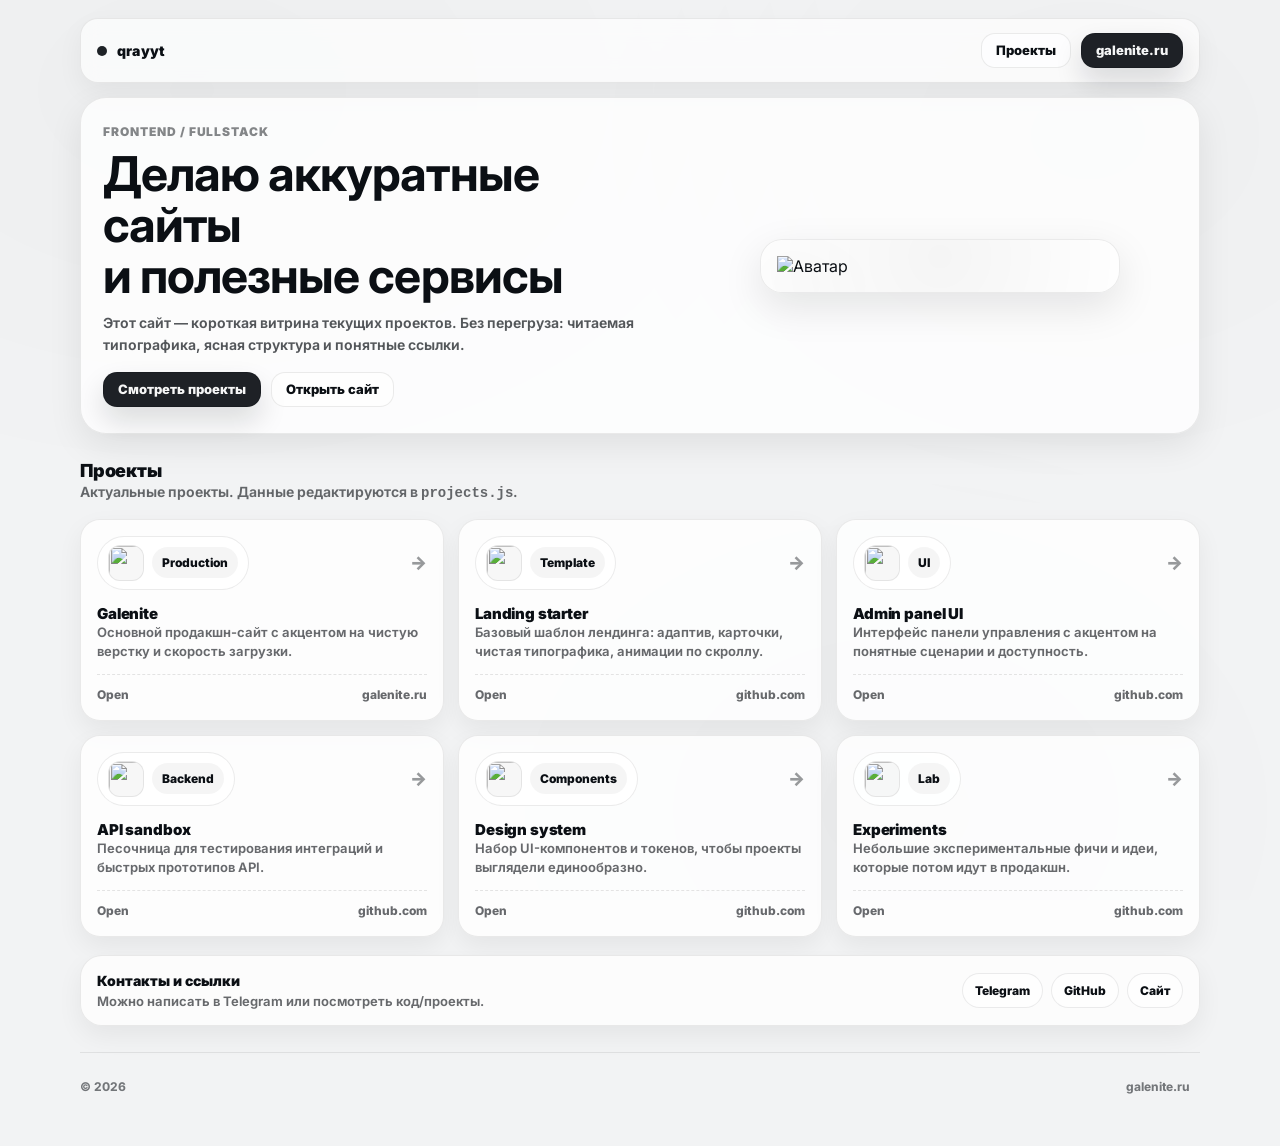
==== commit 508a4fc3: "Fix landing content, responsiveness, and project rendering stability" ====
--- a/index.html
+++ b/index.html
@@ -4,8 +4,8 @@
   <meta charset="utf-8" />
   <meta name="viewport" content="width=device-width, initial-scale=1, viewport-fit=cover" />
   <meta name="color-scheme" content="light" />
-  <title>qrayyt</title>
-  <meta name="description" content="Minimal landing: header + projects." />
+  <title>qrayyt — проекты и разработка</title>
+  <meta name="description" content="Личный лендинг с проектами, ссылками и контактами." />
 
   <link rel="preconnect" href="https://fonts.googleapis.com" />
   <link rel="preconnect" href="https://fonts.gstatic.com" crossorigin />
@@ -39,11 +39,11 @@
       <!-- Hero -->
       <section class="hero reveal" aria-label="Шапка">
         <div class="hero-left">
-          <p class="kicker">placeholder</p>
-          <h1 class="h1">Нейтральный заголовок<br />без кринжа</h1>
+          <p class="kicker">Frontend / fullstack</p>
+          <h1 class="h1">Делаю аккуратные сайты<br />и полезные сервисы</h1>
           <p class="p">
-            Тут будет нормальное описание. Пока — заглушка.
-            Важное: дизайн держится на сетке/воздухе/типографике, а не “эффектах ради эффектов”.
+            Этот сайт — короткая витрина текущих проектов.
+            Без перегруза: читаемая типографика, ясная структура и понятные ссылки.
           </p>
 
           <div class="hero-cta">
@@ -72,7 +72,7 @@
         <div class="section-head reveal">
           <div>
             <h2 class="h2" id="projects-title">Проекты</h2>
-            <p class="p p-muted">Карточки-заглушки. Меняешь данные в <span class="mono">projects.js</span>.</p>
+            <p class="p p-muted">Актуальные проекты. Данные редактируются в <span class="mono">projects.js</span>.</p>
           </div>
         </div>
 
@@ -83,13 +83,13 @@
       <section class="section section-mini reveal" aria-label="Нижний блок">
         <div class="mini">
           <div class="mini-left">
-            <div class="mini-title">Контакты / ссылки</div>
-            <div class="mini-desc">Потом добьёшь. Сейчас просто аккуратный блок.</div>
+            <div class="mini-title">Контакты и ссылки</div>
+            <div class="mini-desc">Можно написать в Telegram или посмотреть код/проекты.</div>
           </div>
           <div class="mini-right">
-            <a class="chip" href="https://galenite.ru" target="_blank" rel="noopener noreferrer">Link</a>
-            <a class="chip" href="https://galenite.ru" target="_blank" rel="noopener noreferrer">Link</a>
-            <a class="chip" href="https://galenite.ru" target="_blank" rel="noopener noreferrer">Link</a>
+            <a class="chip" href="https://t.me" target="_blank" rel="noopener noreferrer">Telegram</a>
+            <a class="chip" href="https://github.com" target="_blank" rel="noopener noreferrer">GitHub</a>
+            <a class="chip" href="https://galenite.ru" target="_blank" rel="noopener noreferrer">Сайт</a>
           </div>
         </div>
       </section>
--- a/style.css
+++ b/style.css
@@ -1,22 +1,23 @@
 :root{
   --bg:#F2F3F4;
-
   --text:#0b0f14;
   --muted: rgba(11,15,20,.62);
 
-  --surface:#FFFFFF;
-  --surface-2: rgba(255,255,255,.78);
+  --surface: rgba(255,255,255,.78);
+  --surface-2: rgba(255,255,255,.66);
   --border: rgba(0,0,0,.08);
 
   --shadow: 0 12px 34px rgba(0,0,0,.08);
-  --shadow-hover: 0 18px 52px rgba(0,0,0,.12);
+  --shadow2: 0 18px 52px rgba(0,0,0,.12);
 
   --radius: 18px;
-  --radius-lg: 24px;
-
-  --focus: rgba(11,15,20,.26);
+  --radius-lg: 26px;
+
+  --focus: rgba(11,15,20,.28);
 
   --container: 1120px;
+
+  --ease: cubic-bezier(.2,.8,.2,1);
 }
 
 *{ box-sizing:border-box; }
@@ -26,34 +27,46 @@
   font-family: Inter, system-ui, -apple-system, Segoe UI, Roboto, Arial, sans-serif;
   background: var(--bg);
   color: var(--text);
-}
-
-a{ color: inherit; text-decoration: none; }
-img{ max-width:100%; display:block; }
-
-.container{
-  width: min(var(--container), calc(100% - 32px));
-  margin: 0 auto;
-  padding: 20px 0 44px;
-}
-
-/* Skip link */
-.skip-link{
+  -webkit-font-smoothing: antialiased;
+  text-rendering: optimizeLegibility;
+}
+
+a{ color:inherit; text-decoration:none; }
+img{ display:block; max-width:100%; }
+.mono{ font-family: ui-monospace, SFMono-Regular, Menlo, Monaco, Consolas, "Liberation Mono", monospace; }
+
+.skip{
   position:absolute;
   left:-999px;
-  top:0;
+  top: 10px;
   padding:10px 12px;
   border-radius: 12px;
-  background: var(--surface);
+  background: #fff;
   border: 1px solid var(--border);
   box-shadow: var(--shadow);
-}
-.skip-link:focus,
-.skip-link:focus-visible{
-  left: 16px;
-  top: 16px;
+  z-index: 999;
+}
+.skip:focus, .skip:focus-visible{
+  left: 12px;
   outline: 2px solid var(--focus);
   outline-offset: 2px;
+}
+
+.bg-noise{
+  position:fixed;
+  inset:0;
+  pointer-events:none;
+  background:
+    radial-gradient(1200px 800px at 15% 10%, rgba(0,0,0,.06), transparent 55%),
+    radial-gradient(900px 700px at 85% 15%, rgba(0,0,0,.05), transparent 55%),
+    radial-gradient(900px 700px at 70% 90%, rgba(0,0,0,.04), transparent 55%);
+  opacity:.35;
+}
+
+.wrap{
+  width:min(var(--container), calc(100% - 32px));
+  margin: 0 auto;
+  padding: 18px 0 44px;
 }
 
 /* NAV */
@@ -68,27 +81,31 @@
   background: var(--surface-2);
   border: 1px solid var(--border);
   box-shadow: 0 10px 26px rgba(0,0,0,.05);
+  backdrop-filter: blur(10px);
 }
 
 .brand{
   display:flex;
   align-items:center;
   gap: 10px;
-  font-weight: 800;
+  font-weight: 900;
   letter-spacing: .2px;
 }
-.brand-dot{
+
+.brand-mark{
   width: 10px;
   height: 10px;
   border-radius: 999px;
   background: rgba(11,15,20,.92);
 }
+
 .brand-text{ font-size: 14px; }
 
 .nav-actions{
   display:flex;
   align-items:center;
   gap: 10px;
+  flex-wrap: wrap;
 }
 
 /* BUTTONS */
@@ -96,79 +113,84 @@
   display:inline-flex;
   align-items:center;
   justify-content:center;
+  gap: 8px;
 
   padding: 10px 14px;
   border-radius: 14px;
   border: 1px solid var(--border);
 
-  font-weight: 800;
+  font-weight: 850;
   font-size: 13px;
   line-height: 1;
-
-  background: rgba(255,255,255,.66);
-  transition: transform .18s ease, box-shadow .18s ease, background .18s ease;
+  white-space: nowrap;
   user-select:none;
-  white-space: nowrap;
-}
-
-.btn:hover{ transform: translateY(-1px); }
+
+  transition: transform .18s var(--ease), box-shadow .18s var(--ease), background .18s var(--ease);
+}
+
 .btn:active{ transform: translateY(0); }
 
-.btn-primary{
+.btn-ghost{
+  background: rgba(255,255,255,.62);
+}
+.btn-ghost:hover{
+  transform: translateY(-1px);
+  background: rgba(255,255,255,.86);
+}
+
+.btn-solid{
   background: rgba(11,15,20,.92);
-  border-color: rgba(11,15,20,.18);
+  border-color: rgba(11,15,20,.22);
   color: rgba(255,255,255,.96);
-  box-shadow: 0 12px 28px rgba(11,15,20,.12);
-}
-.btn-primary:hover{
-  box-shadow: 0 16px 38px rgba(11,15,20,.16);
-}
-
-.btn-ghost:hover{ background: rgba(255,255,255,.86); }
+  box-shadow: 0 14px 28px rgba(11,15,20,.14);
+}
+.btn-solid:hover{
+  transform: translateY(-1px);
+  box-shadow: 0 18px 44px rgba(11,15,20,.18);
+}
 
 /* HERO */
-.header{ margin-bottom: 28px; }
+.top{ margin-bottom: 26px; }
 
 .hero{
   margin-top: 14px;
   padding: 26px 22px;
 
   border-radius: var(--radius-lg);
-  background: rgba(255,255,255,.74);
+  background: var(--surface);
   border: 1px solid var(--border);
   box-shadow: var(--shadow);
 
   display:grid;
-  grid-template-columns: 1.15fr .85fr;
+  grid-template-columns: 1.1fr .9fr;
   gap: 22px;
   align-items:center;
 }
 
 .kicker{
-  margin: 0 0 10px;
+  margin:0 0 10px;
   font-size: 12px;
-  font-weight: 800;
-  color: rgba(11,15,20,.58);
-  letter-spacing: .06em;
+  font-weight: 900;
+  letter-spacing: .08em;
   text-transform: uppercase;
+  color: rgba(11,15,20,.50);
 }
 
 .h1{
-  margin: 0 0 10px;
-  font-size: clamp(28px, 4vw, 46px);
+  margin:0 0 10px;
+  font-size: clamp(28px, 4.3vw, 48px);
   line-height: 1.06;
   letter-spacing: -0.02em;
 }
 
 .p{
-  margin: 0;
+  margin:0;
   font-size: 14px;
-  font-weight: 600;
-  line-height: 1.55;
-  color: rgba(11,15,20,.68);
-  max-width: 64ch;
-}
-
+  font-weight: 650;
+  line-height: 1.6;
+  color: rgba(11,15,20,.70);
+  max-width: 70ch;
+}
 .p-muted{ color: var(--muted); }
 
 .hero-cta{
@@ -178,21 +200,42 @@
   flex-wrap: wrap;
 }
 
-.hero-media{
-  display:flex;
-  justify-content:center;
-  align-items:center;
-}
-
-.hero-avatar{
-  width: min(340px, 100%);
-  max-height: 340px;
+/* avatar */
+.avatar-card{
+  position:relative;
+  width: min(360px, 100%);
+  margin-left:auto;
+  margin-right:auto;
+
+  border-radius: 22px;
+  padding: 16px;
+
+  background: rgba(255,255,255,.65);
+  border: 1px solid rgba(0,0,0,.08);
+  box-shadow: 0 14px 40px rgba(0,0,0,.10);
+  overflow:hidden;
+}
+
+.avatar{
+  width: 100%;
+  height: auto;
+  max-height: 330px;
   object-fit: contain;
-  filter: drop-shadow(0 18px 26px rgba(0,0,0,.14));
+  filter: drop-shadow(0 18px 26px rgba(0,0,0,.16));
+  transform: translateZ(0);
+}
+
+.avatar-glow{
+  position:absolute;
+  inset:-40%;
+  background: radial-gradient(circle at 50% 40%, rgba(0,0,0,.10), transparent 55%);
+  opacity:.35;
+  pointer-events:none;
 }
 
 /* SECTION */
-.section{ padding: 0 2px; }
+.section{ margin-top: 26px; }
+.section-mini{ margin-top: 18px; }
 
 .section-head{
   display:flex;
@@ -203,98 +246,197 @@
 }
 
 .h2{
-  margin: 0;
+  margin:0;
   font-size: 18px;
-  font-weight: 900;
+  font-weight: 950;
   letter-spacing: -0.01em;
 }
 
-/* PROJECTS GRID */
-.projects-grid{
+/* PROJECT GRID: вот это делает “не список как у бомжа” */
+.grid{
   display:grid;
   grid-template-columns: 1fr;
   gap: 12px;
-  max-width: 860px;         /* фиксируем “дорогую” ширину и ограничиваем до 2 колонок */
-}
-
-@media (min-width: 740px){
-  .projects-grid{
+}
+
+@media (min-width: 640px){
+  .grid{
     grid-template-columns: repeat(2, minmax(0, 1fr));
+    gap: 14px;
   }
 }
-
-/* PROJECT CARD */
-.project-card{
-  display:flex;
-  align-items:center;
+@media (min-width: 980px){
+  .grid{
+    grid-template-columns: repeat(3, minmax(0, 1fr));
+    gap: 14px;
+  }
+}
+
+/* CARD */
+.card{
+  position:relative;
+  display:flex;
+  flex-direction:column;
   gap: 12px;
 
-  padding: 14px 16px;
-  border-radius: 18px;
-
-  background: rgba(255,255,255,.78);
+  padding: 16px;
+  border-radius: 20px;
+
+  background: rgba(255,255,255,.80);
   border: 1px solid var(--border);
   box-shadow: 0 10px 26px rgba(0,0,0,.06);
 
-  transition: transform .18s ease, box-shadow .18s ease, background .18s ease;
-}
-
-.project-card:hover{
-  transform: translateY(-2px);
+  transform: translateZ(0);
+  transition: transform .18s var(--ease), box-shadow .18s var(--ease), background .18s var(--ease);
+}
+
+.card::before{
+  content:"";
+  position:absolute;
+  inset:0;
+  border-radius: 20px;
+  background: radial-gradient(240px 180px at 20% 10%, rgba(0,0,0,.06), transparent 60%);
+  opacity:.0;
+  transition: opacity .18s var(--ease);
+  pointer-events:none;
+}
+
+.card:hover{
+  transform: translateY(-3px);
   background: rgba(255,255,255,.92);
-  box-shadow: var(--shadow-hover);
-}
-
-.project-ava{
-  width: 44px;
-  height: 44px;
+  box-shadow: var(--shadow2);
+}
+.card:hover::before{ opacity:.9; }
+
+.card:active{
+  transform: translateY(-1px) scale(.995);
+}
+
+.card-top{
+  display:flex;
+  align-items:center;
+  justify-content:space-between;
+  gap: 10px;
+}
+
+.badge{
+  display:inline-flex;
+  align-items:center;
+  gap: 8px;
+
+  padding: 8px 10px;
+  border-radius: 999px;
+  border: 1px solid rgba(0,0,0,.08);
+  background: rgba(255,255,255,.70);
+}
+
+.logo{
+  width: 36px;
+  height: 36px;
   border-radius: 12px;
   object-fit: cover;
   border: 1px solid rgba(0,0,0,.08);
   background: rgba(0,0,0,.03);
-  flex: 0 0 auto;
-}
-
-.project-text{
-  min-width: 0;
-  flex: 1;
-}
-
-.project-title{
-  font-weight: 900;
+}
+
+.arrow{
+  font-weight: 950;
+  font-size: 18px;
+  opacity: .42;
+  transform: translateX(0);
+  transition: transform .18s var(--ease), opacity .18s var(--ease);
+}
+.card:hover .arrow{
+  opacity: .92;
+  transform: translateX(4px);
+}
+
+.card-title{
+  margin: 2px 0 0;
+  font-size: 15px;
+  font-weight: 950;
+  letter-spacing: -0.01em;
+}
+
+.card-desc{
+  margin:0;
+  font-size: 13px;
+  font-weight: 650;
+  color: rgba(11,15,20,.62);
+  line-height: 1.5;
+  display: -webkit-box;
+  -webkit-line-clamp: 3;
+  -webkit-box-orient: vertical;
+  overflow: hidden;
+}
+
+.card-footer{
+  margin-top:auto;
+  display:flex;
+  align-items:center;
+  justify-content:space-between;
+  gap: 10px;
+  padding-top: 10px;
+  border-top: 1px dashed rgba(0,0,0,.10);
+}
+
+.pill{
+  font-size: 12px;
+  font-weight: 850;
+  padding: 8px 10px;
+  border-radius: 999px;
+  background: rgba(0,0,0,.04);
+}
+
+/* mini block */
+.mini{
+  padding: 16px;
+  border-radius: 22px;
+  background: rgba(255,255,255,.72);
+  border: 1px solid var(--border);
+  box-shadow: 0 10px 26px rgba(0,0,0,.06);
+
+  display:flex;
+  align-items:center;
+  justify-content:space-between;
+  gap: 14px;
+  flex-wrap: wrap;
+}
+
+.mini-title{
+  font-weight: 950;
   font-size: 14px;
-  letter-spacing: -0.01em;
-  white-space: nowrap;
-  overflow: hidden;
-  text-overflow: ellipsis;
-}
-
-.project-desc{
-  margin-top: 4px;
-  font-weight: 700;
+  margin-bottom: 4px;
+}
+.mini-desc{
+  font-weight: 650;
+  font-size: 13px;
+  color: rgba(11,15,20,.62);
+}
+
+.mini-right{
+  display:flex;
+  gap: 8px;
+  flex-wrap: wrap;
+}
+
+.chip{
+  padding: 9px 12px;
+  border-radius: 999px;
+  border: 1px solid rgba(0,0,0,.08);
+  background: rgba(255,255,255,.70);
+  font-weight: 850;
   font-size: 12px;
-  color: rgba(11,15,20,.60);
-  white-space: nowrap;
-  overflow: hidden;
-  text-overflow: ellipsis;
-}
-
-.project-arrow{
-  font-weight: 900;
-  font-size: 18px;
-  opacity: .45;
-  transform: translateX(0);
-  transition: transform .18s ease, opacity .18s ease;
-}
-
-.project-card:hover .project-arrow{
-  opacity: .9;
-  transform: translateX(4px);
+  transition: transform .18s var(--ease), background .18s var(--ease);
+}
+.chip:hover{
+  transform: translateY(-1px);
+  background: rgba(255,255,255,.92);
 }
 
 /* FOOTER */
 .footer{
-  margin-top: 28px;
+  margin-top: 26px;
   padding-top: 18px;
   border-top: 1px solid rgba(0,0,0,.08);
 
@@ -304,14 +446,13 @@
   gap: 12px;
 
   font-size: 12px;
-  font-weight: 700;
+  font-weight: 750;
   color: rgba(11,15,20,.55);
 }
-
 .footer-link{
   padding: 8px 10px;
   border-radius: 12px;
-  transition: transform .18s ease, background .18s ease;
+  transition: transform .18s var(--ease), background .18s var(--ease);
 }
 .footer-link:hover{
   transform: translateY(-1px);
@@ -320,16 +461,16 @@
 
 /* REVEAL */
 .reveal{
-  opacity: 0;
+  opacity:0;
   transform: translateY(10px);
-  transition: opacity .32s ease, transform .32s ease;
-}
-.reveal.is-in{
-  opacity: 1;
+  transition: opacity .34s var(--ease), transform .34s var(--ease);
+}
+.reveal.in{
+  opacity:1;
   transform: translateY(0);
 }
 
-/* FOCUS (modern + fallback) */
+/* focus */
 :focus-visible{
   outline: 2px solid var(--focus);
   outline-offset: 3px;
@@ -341,15 +482,23 @@
   border-radius: 14px;
 }
 
-/* RESPONSIVE HERO */
+/* MOBILE: вот где реально “не разваливается” */
 @media (max-width: 860px){
   .hero{ grid-template-columns: 1fr; }
-  .section-head{ align-items:flex-start; flex-direction: column; }
-}
-
-/* REDUCED MOTION */
+  .nav{ flex-wrap: wrap; }
+  .nav-actions{ width: 100%; justify-content: flex-end; }
+}
+
+@media (max-width: 540px){
+  .wrap{ width:min(var(--container), calc(100% - 20px)); }
+  .hero{ padding: 20px 16px; }
+  .btn{ width: 100%; }
+  .hero-cta .btn{ justify-content: center; }
+}
+
+/* reduced motion */
 @media (prefers-reduced-motion: reduce){
   html{ scroll-behavior:auto; }
   *{ transition: none !important; }
-  .reveal{ opacity: 1; transform: none; }
-}
+  .reveal{ opacity:1; transform:none; }
+}
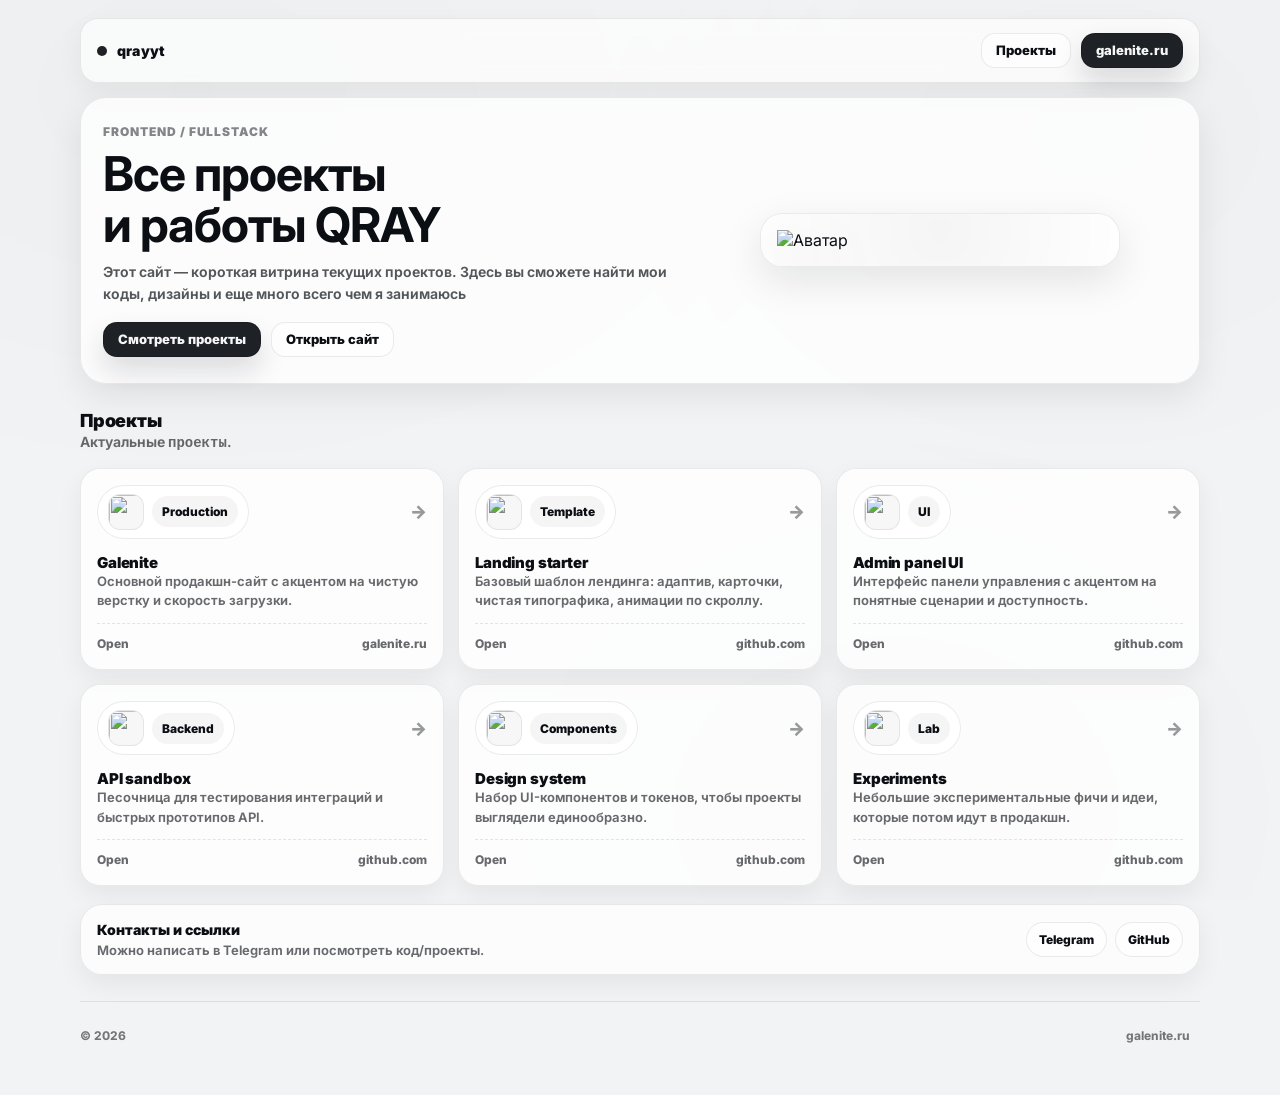
==== commit 0e59edf0: "Revise title and update hero and contact sections Updated the title and content of the hero section," ====
--- a/index.html
+++ b/index.html
@@ -4,7 +4,7 @@
   <meta charset="utf-8" />
   <meta name="viewport" content="width=device-width, initial-scale=1, viewport-fit=cover" />
   <meta name="color-scheme" content="light" />
-  <title>qrayyt — проекты и разработка</title>
+  <title>qrayyt</title>
   <meta name="description" content="Личный лендинг с проектами, ссылками и контактами." />
 
   <link rel="preconnect" href="https://fonts.googleapis.com" />
@@ -40,10 +40,10 @@
       <section class="hero reveal" aria-label="Шапка">
         <div class="hero-left">
           <p class="kicker">Frontend / fullstack</p>
-          <h1 class="h1">Делаю аккуратные сайты<br />и полезные сервисы</h1>
+          <h1 class="h1">Все проекты<br />и работы QRAY</h1>
           <p class="p">
             Этот сайт — короткая витрина текущих проектов.
-            Без перегруза: читаемая типографика, ясная структура и понятные ссылки.
+            Здесь вы сможете найти мои коды, дизайны и еще много всего чем я занимаюсь
           </p>
 
           <div class="hero-cta">
@@ -72,7 +72,7 @@
         <div class="section-head reveal">
           <div>
             <h2 class="h2" id="projects-title">Проекты</h2>
-            <p class="p p-muted">Актуальные проекты. Данные редактируются в <span class="mono">projects.js</span>.</p>
+            <p class="p p-muted">Актуальные <span class="mono">проекты</span>.</p>
           </div>
         </div>
 
@@ -87,9 +87,8 @@
             <div class="mini-desc">Можно написать в Telegram или посмотреть код/проекты.</div>
           </div>
           <div class="mini-right">
-            <a class="chip" href="https://t.me" target="_blank" rel="noopener noreferrer">Telegram</a>
-            <a class="chip" href="https://github.com" target="_blank" rel="noopener noreferrer">GitHub</a>
-            <a class="chip" href="https://galenite.ru" target="_blank" rel="noopener noreferrer">Сайт</a>
+            <a class="chip" href="https://t.me/qrayytsub" target="_blank" rel="noopener noreferrer">Telegram</a>
+            <a class="chip" href="https://github.com/Qrayyt" target="_blank" rel="noopener noreferrer">GitHub</a>
           </div>
         </div>
       </section>
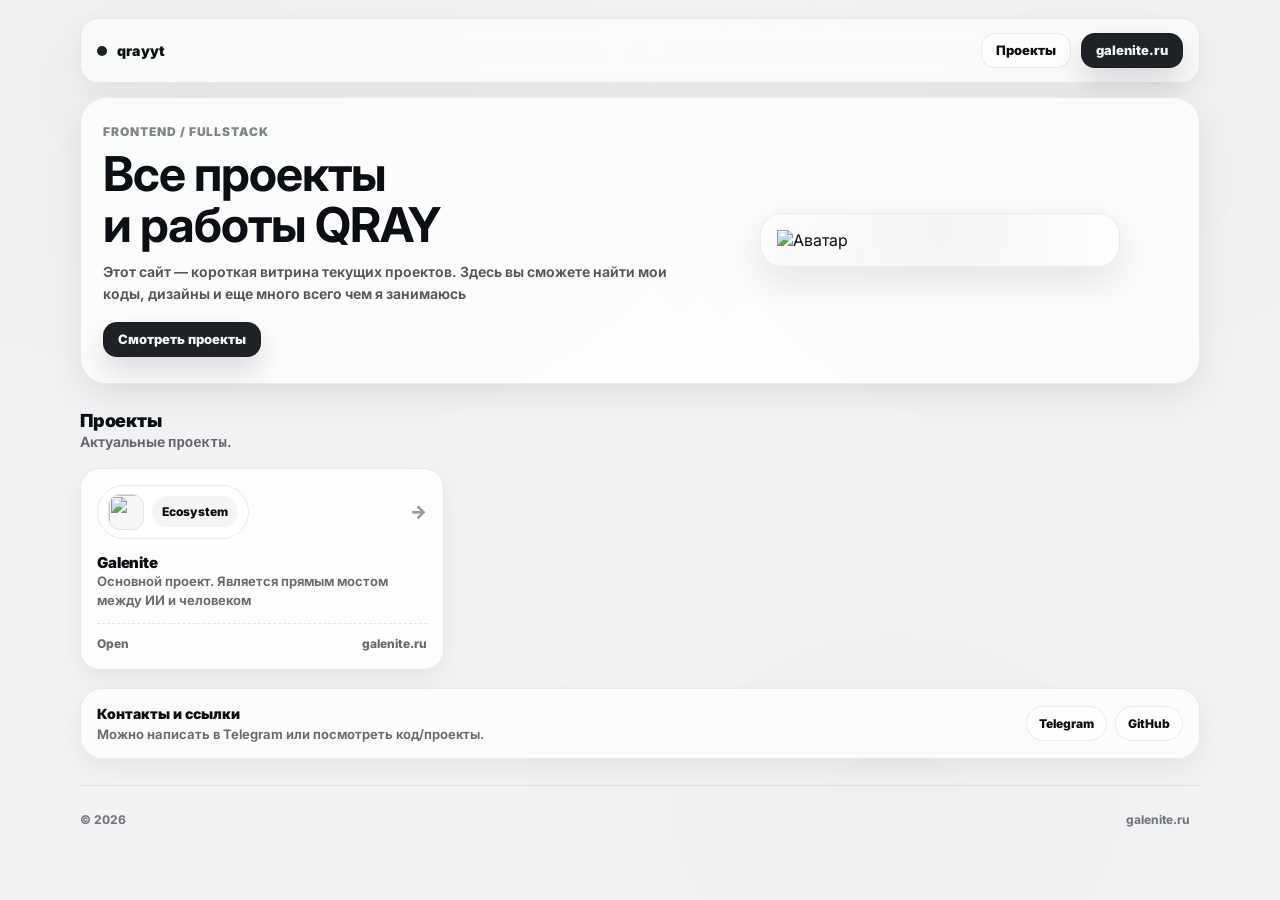
==== commit 79454ccd: "Remove external site link from hero section Removed link to external website from hero section." ====
--- a/index.html
+++ b/index.html
@@ -48,7 +48,6 @@
 
           <div class="hero-cta">
             <a class="btn btn-solid" href="#projects">Смотреть проекты</a>
-            <a class="btn btn-ghost" href="https://galenite.ru" target="_blank" rel="noopener noreferrer">Открыть сайт</a>
           </div>
         </div>
 
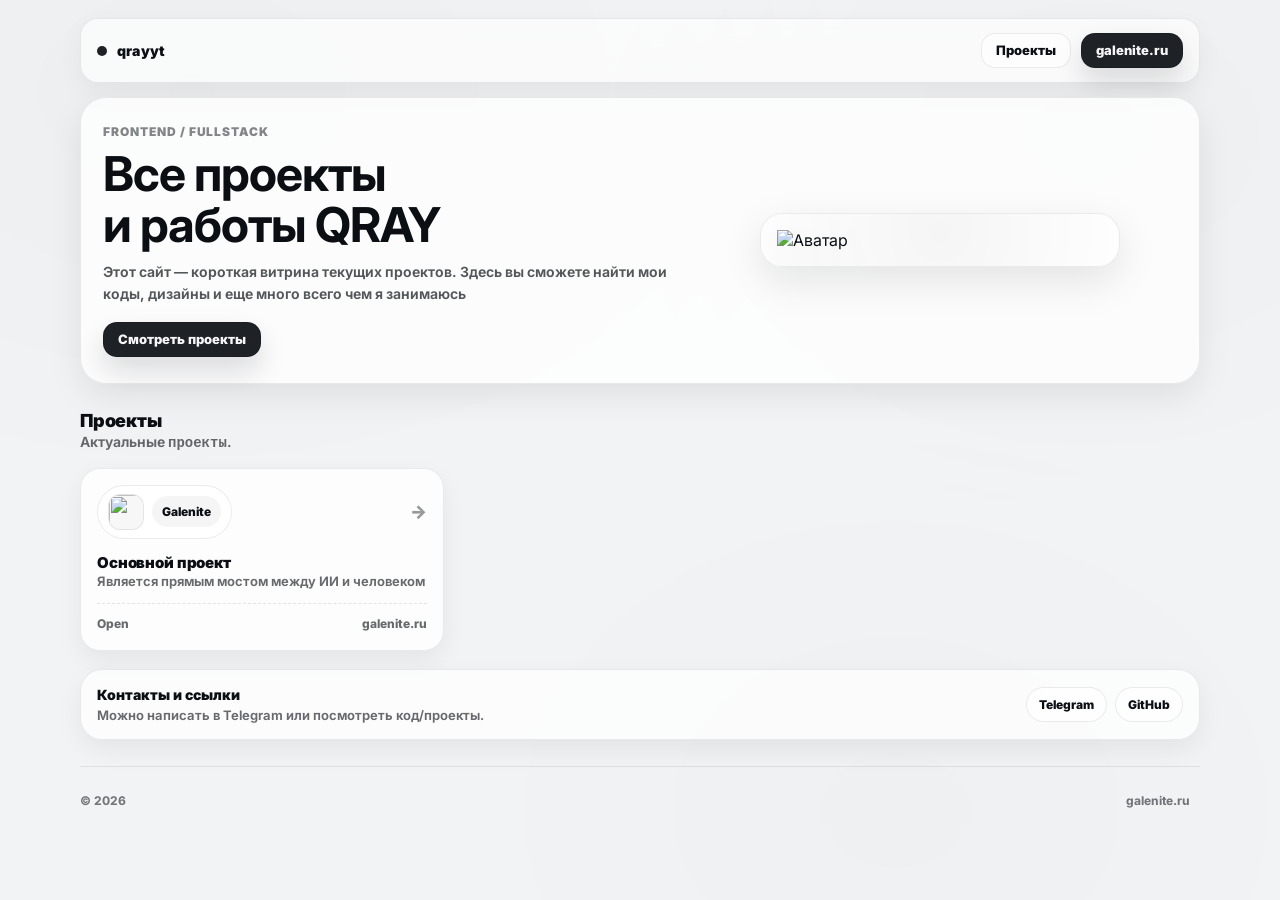
==== commit e75fce39: "Fix mobile layout and move phone styles to dedicated stylesheet" ====
--- a/index.html
+++ b/index.html
@@ -12,6 +12,7 @@
   <link href="https://fonts.googleapis.com/css2?family=Inter:wght@400;500;600;700;800;900&display=swap" rel="stylesheet" />
 
   <link rel="stylesheet" href="./style.css" />
+  <link rel="stylesheet" href="./mobile-style.css" />
 </head>
 
 <body>
--- a/style.css
+++ b/style.css
@@ -482,20 +482,6 @@
   border-radius: 14px;
 }
 
-/* MOBILE: вот где реально “не разваливается” */
-@media (max-width: 860px){
-  .hero{ grid-template-columns: 1fr; }
-  .nav{ flex-wrap: wrap; }
-  .nav-actions{ width: 100%; justify-content: flex-end; }
-}
-
-@media (max-width: 540px){
-  .wrap{ width:min(var(--container), calc(100% - 20px)); }
-  .hero{ padding: 20px 16px; }
-  .btn{ width: 100%; }
-  .hero-cta .btn{ justify-content: center; }
-}
-
 /* reduced motion */
 @media (prefers-reduced-motion: reduce){
   html{ scroll-behavior:auto; }
--- a/mobile-style.css
+++ b/mobile-style.css
@@ -0,0 +1,77 @@
+@media (max-width: 860px){
+  .skip{ display:none; }
+
+  .hero{ grid-template-columns: 1fr; }
+
+  .nav{
+    flex-wrap: wrap;
+    align-items: stretch;
+  }
+
+  .nav-actions{
+    width: 100%;
+    justify-content: stretch;
+    display: grid;
+    grid-template-columns: repeat(2, minmax(0, 1fr));
+    gap: 8px;
+  }
+
+  .nav-actions .btn{
+    width: 100%;
+  }
+}
+
+@media (max-width: 540px){
+  .wrap{ width:min(var(--container), calc(100% - 20px)); }
+  .hero{ padding: 20px 16px; }
+
+  .hero-cta .btn{
+    width: 100%;
+    justify-content: center;
+  }
+
+  .card{
+    padding: 14px;
+    border-radius: 18px;
+  }
+
+  .card-top{
+    align-items: flex-start;
+  }
+
+  .badge{
+    min-width: 0;
+    max-width: 100%;
+  }
+
+  .pill{
+    min-width: 0;
+    overflow: hidden;
+    text-overflow: ellipsis;
+    white-space: nowrap;
+  }
+
+  .card-footer{
+    gap: 8px;
+  }
+
+  .card-footer span:last-child{
+    min-width: 0;
+    overflow: hidden;
+    text-overflow: ellipsis;
+    white-space: nowrap;
+  }
+
+  .mini{
+    align-items: flex-start;
+  }
+
+  .mini-right{
+    width: 100%;
+  }
+
+  .mini-right .chip{
+    flex: 1 1 auto;
+    text-align: center;
+  }
+}
